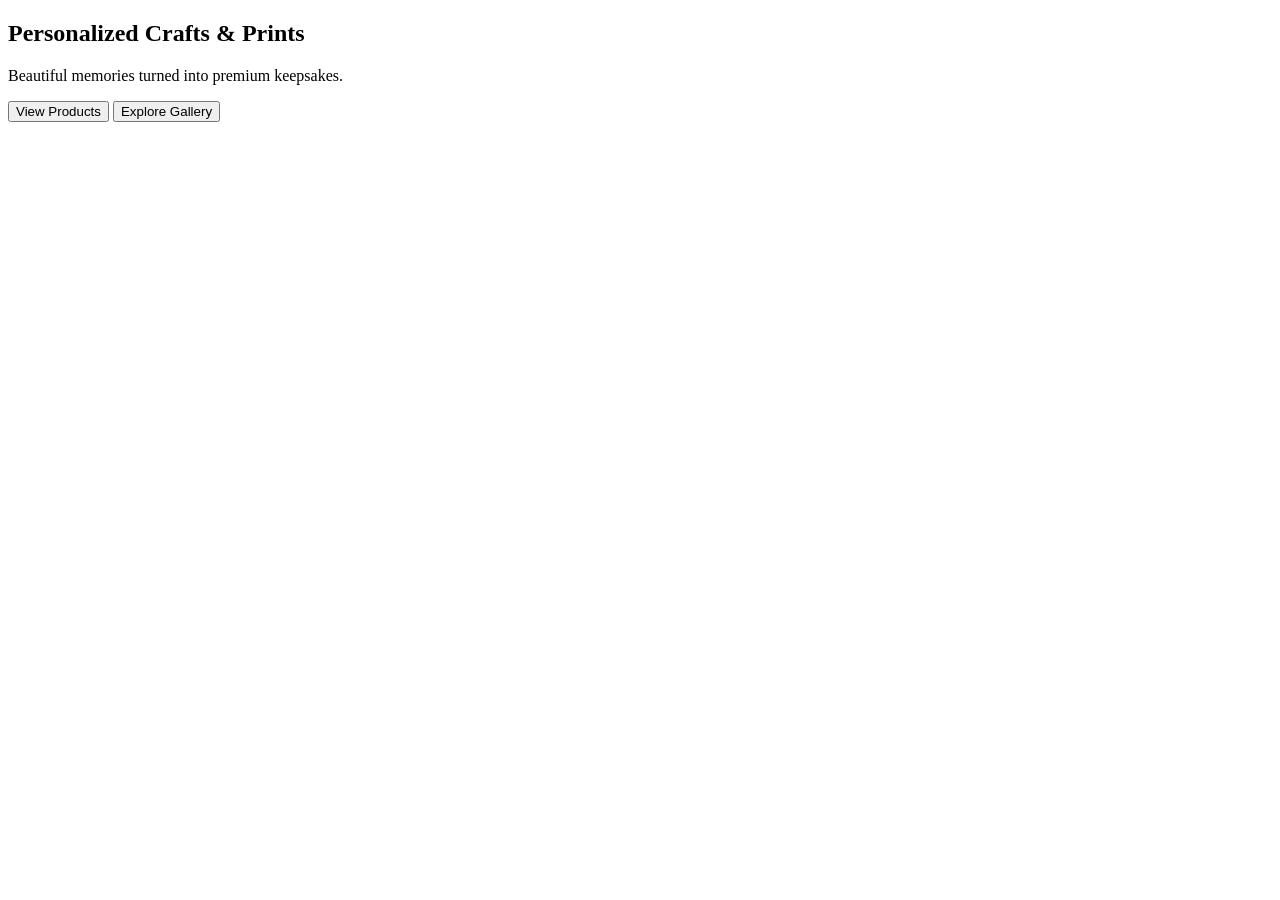
==== index.html @ fb1fb323 "Create index.html" ====
<!DOCTYPE html>
<html lang="en">
<head>
  <meta charset="UTF-8" />
  <meta name="viewport" content="width=device-width, initial-scale=1.0"/>
  <title>Andrea Crafts & Prints</title>

  <link rel="stylesheet" href="style.css">
</head>
<body>

  <section class="hero">
    <h1>Personalized Crafts & Prints</h1>

    <p>
      Beautiful memories turned into premium keepsakes.
    </p>

    <div class="buttons">
      <button>View Products</button>
      <button class="outline">Explore Gallery</button>
    </div>
  </section>

</body>
</html>
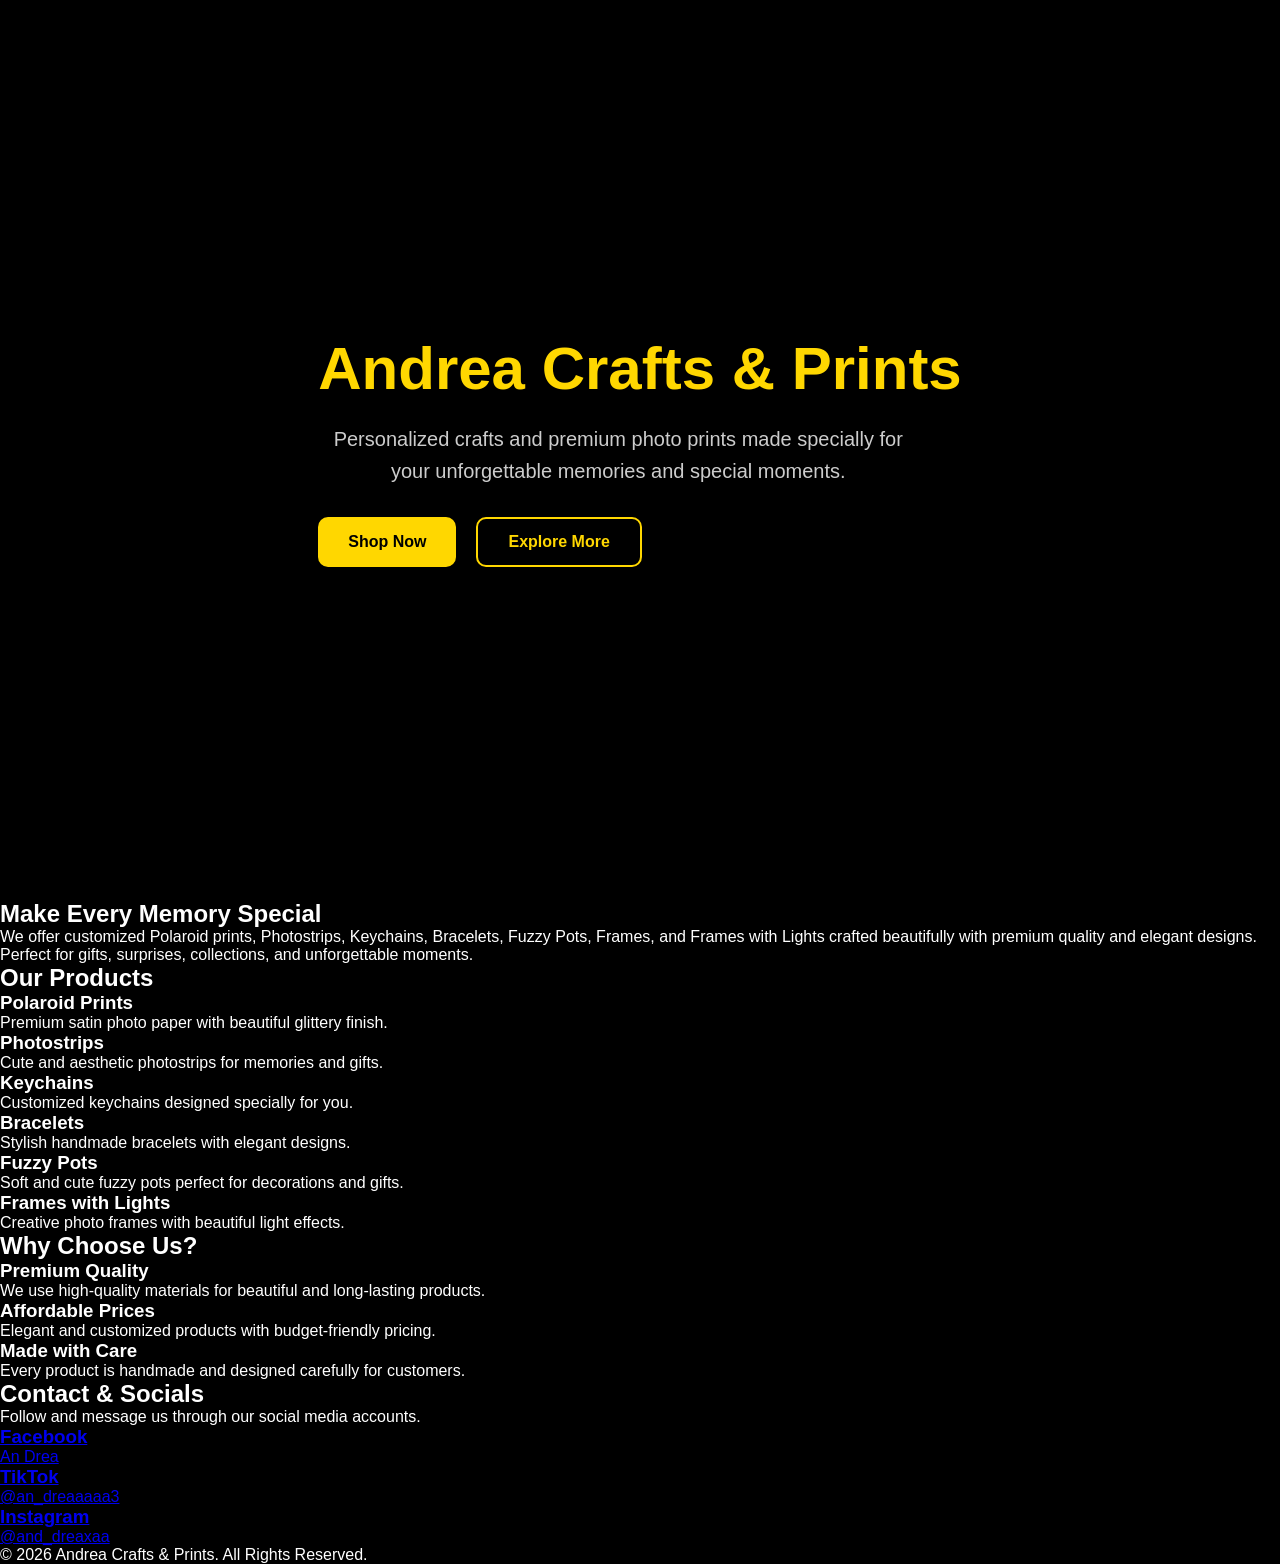
==== commit 5ea7675f: "Update index.html" ====
--- a/index.html
+++ b/index.html
@@ -1,26 +1,199 @@
 <!DOCTYPE html>
 <html lang="en">
 <head>
-  <meta charset="UTF-8" />
-  <meta name="viewport" content="width=device-width, initial-scale=1.0"/>
+  <meta charset="UTF-8">
+  <meta name="viewport" content="width=device-width, initial-scale=1.0">
+
   <title>Andrea Crafts & Prints</title>
 
   <link rel="stylesheet" href="style.css">
+
 </head>
+
 <body>
 
+  <!-- HERO -->
+
   <section class="hero">
-    <h1>Personalized Crafts & Prints</h1>
+
+    <div class="hero-content">
+
+      <h1>Andrea Crafts & Prints</h1>
+
+      <p>
+        Personalized crafts and premium photo prints made specially
+        for your unforgettable memories and special moments.
+      </p>
+
+      <div class="buttons">
+
+        <button class="btn">Shop Now</button>
+
+        <button class="btn outline">Explore More</button>
+
+      </div>
+
+    </div>
+
+  </section>
+
+  <!-- PROMO -->
+
+  <section class="promo">
+
+    <h2>Make Every Memory Special</h2>
 
     <p>
-      Beautiful memories turned into premium keepsakes.
+      We offer customized Polaroid prints, Photostrips,
+      Keychains, Bracelets, Fuzzy Pots, Frames,
+      and Frames with Lights crafted beautifully
+      with premium quality and elegant designs.
+      Perfect for gifts, surprises, collections,
+      and unforgettable moments.
     </p>
 
-    <div class="buttons">
-      <button>View Products</button>
-      <button class="outline">Explore Gallery</button>
+  </section>
+
+  <!-- PRODUCTS -->
+
+  <section class="products">
+
+    <h2>Our Products</h2>
+
+    <div class="product-list">
+
+      <div class="product-box">
+        <h3>Polaroid Prints</h3>
+        <p>Premium satin photo paper with beautiful glittery finish.</p>
+      </div>
+
+      <div class="product-box">
+        <h3>Photostrips</h3>
+        <p>Cute and aesthetic photostrips for memories and gifts.</p>
+      </div>
+
+      <div class="product-box">
+        <h3>Keychains</h3>
+        <p>Customized keychains designed specially for you.</p>
+      </div>
+
+      <div class="product-box">
+        <h3>Bracelets</h3>
+        <p>Stylish handmade bracelets with elegant designs.</p>
+      </div>
+
+      <div class="product-box">
+        <h3>Fuzzy Pots</h3>
+        <p>Soft and cute fuzzy pots perfect for decorations and gifts.</p>
+      </div>
+
+      <div class="product-box">
+        <h3>Frames with Lights</h3>
+        <p>Creative photo frames with beautiful light effects.</p>
+      </div>
+
     </div>
+
   </section>
+
+  <!-- WHY US -->
+
+  <section class="why">
+
+    <h2>Why Choose Us?</h2>
+
+    <div class="why-container">
+
+      <div class="why-box">
+        <h3>Premium Quality</h3>
+
+        <p>
+          We use high-quality materials for beautiful
+          and long-lasting products.
+        </p>
+      </div>
+
+      <div class="why-box">
+        <h3>Affordable Prices</h3>
+
+        <p>
+          Elegant and customized products with
+          budget-friendly pricing.
+        </p>
+      </div>
+
+      <div class="why-box">
+        <h3>Made with Care</h3>
+
+        <p>
+          Every product is handmade and designed carefully
+          for customers.
+        </p>
+      </div>
+
+    </div>
+
+  </section>
+
+  <!-- CONTACT -->
+
+  <section class="contact">
+
+    <h2>Contact & Socials</h2>
+
+    <p>
+      Follow and message us through our social media accounts.
+    </p>
+
+    <div class="socials">
+
+      <a href="https://www.facebook.com/share/1G3Xhp2qn1/" target="_blank" class="social-link">
+
+        <div class="social-card">
+
+          <h3>Facebook</h3>
+
+          <p>An Drea</p>
+
+        </div>
+
+      </a>
+
+      <a href="https://www.tiktok.com/@an_dreaaaaa3?_r=1&_t=ZS-96dIcTLNtZv" target="_blank" class="social-link">
+
+        <div class="social-card">
+
+          <h3>TikTok</h3>
+
+          <p>@an_dreaaaaa3</p>
+
+        </div>
+
+      </a>
+
+      <a href="https://www.instagram.com/and_dreaxaa?igsh=Ymoya3ltdGN0Z2pp" target="_blank" class="social-link">
+
+        <div class="social-card">
+
+          <h3>Instagram</h3>
+
+          <p>@and_dreaxaa</p>
+
+        </div>
+
+      </a>
+
+    </div>
+
+  </section>
+
+  <!-- FOOTER -->
+
+  <footer>
+
+    © 2026 Andrea Crafts & Prints. All Rights Reserved.
+
+  </footer>
 
 </body>
 </html>
--- a/style.css
+++ b/style.css
@@ -0,0 +1,62 @@
+*{
+  margin:0;
+  padding:0;
+  box-sizing:border-box;
+  font-family:Arial, sans-serif;
+}
+
+body{
+  background:#000;
+  color:white;
+}
+
+.hero{
+  height:100vh;
+  display:flex;
+  flex-direction:column;
+  justify-content:center;
+  align-items:center;
+  text-align:center;
+  padding:20px;
+}
+
+.hero h1{
+  font-size:60px;
+  color:gold;
+  margin-bottom:20px;
+}
+
+.hero p{
+  font-size:20px;
+  color:#ccc;
+  max-width:600px;
+  line-height:1.6;
+}
+
+.buttons{
+  margin-top:30px;
+  display:flex;
+  gap:20px;
+}
+
+button{
+  padding:14px 30px;
+  border:none;
+  border-radius:10px;
+  background:gold;
+  color:black;
+  font-size:16px;
+  font-weight:bold;
+  cursor:pointer;
+  transition:0.3s;
+}
+
+button:hover{
+  transform:scale(1.05);
+}
+
+.outline{
+  background:transparent;
+  border:2px solid gold;
+  color:gold;
+}
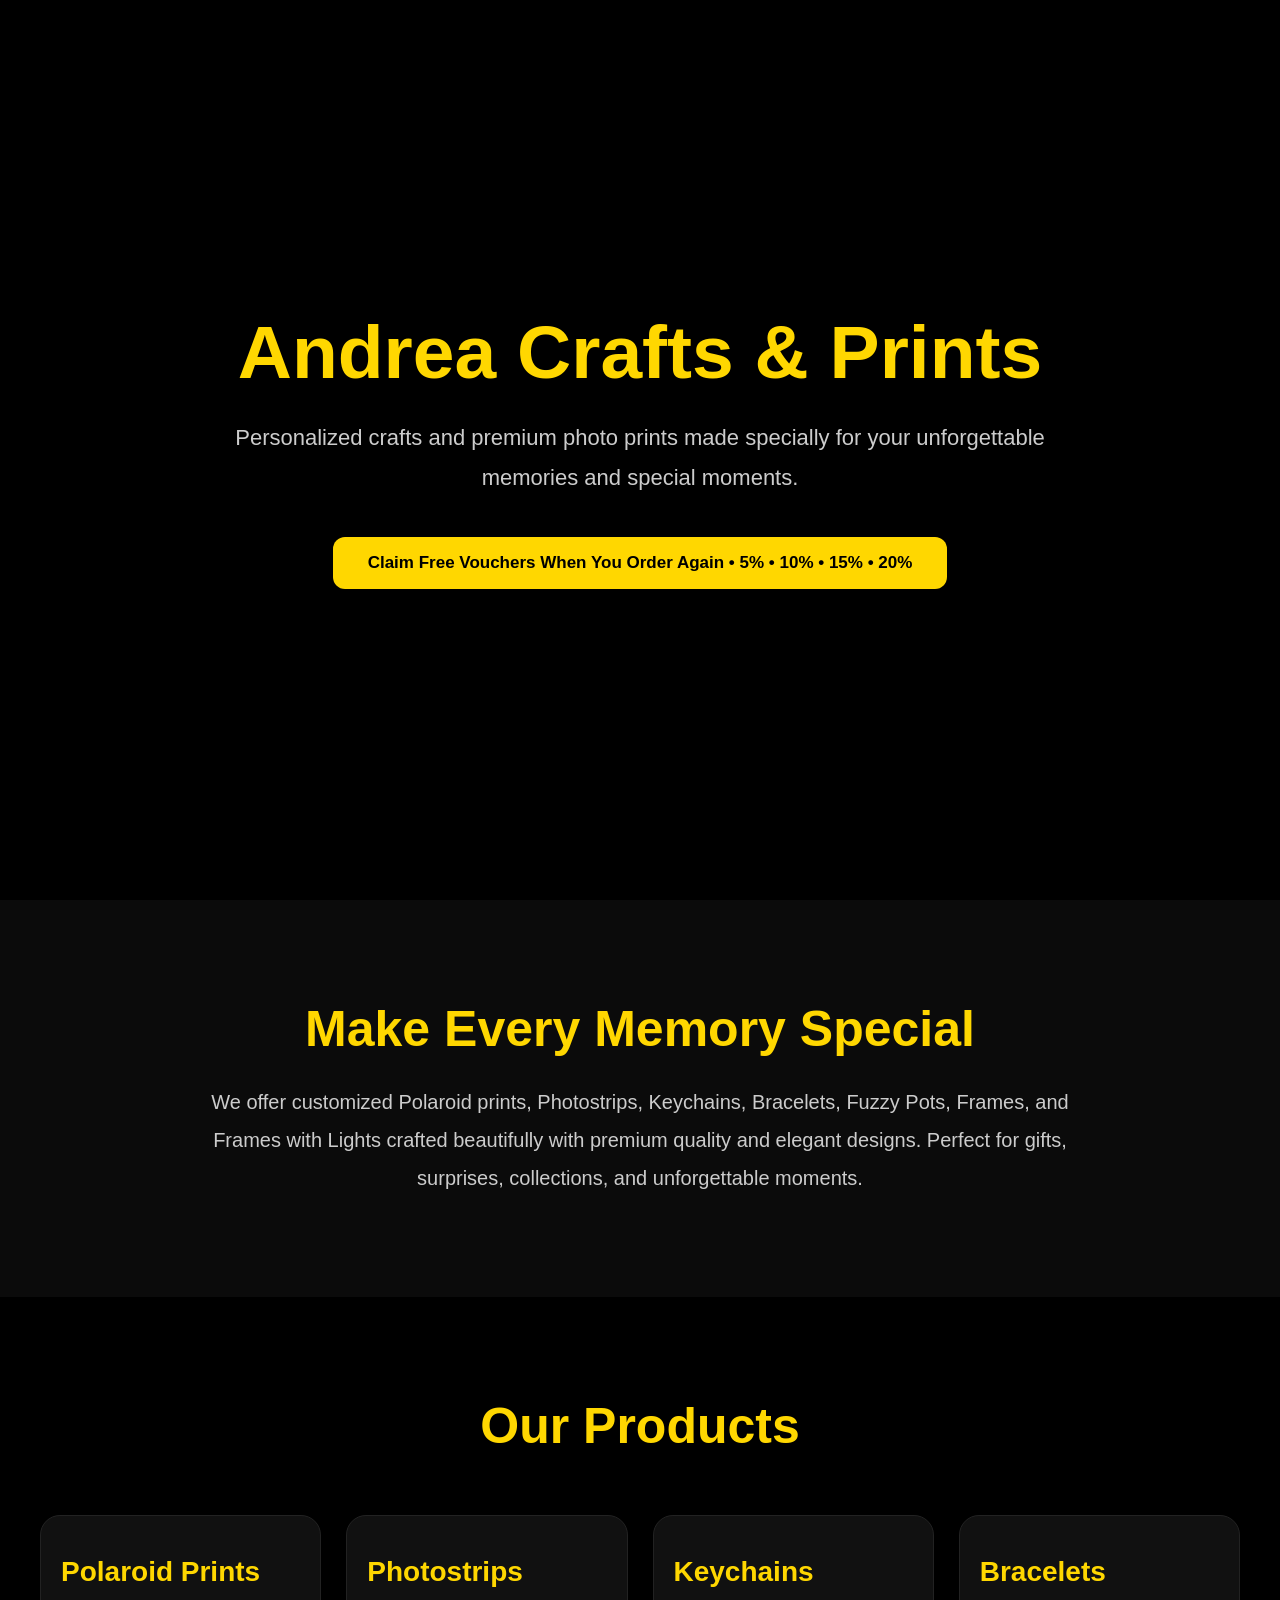
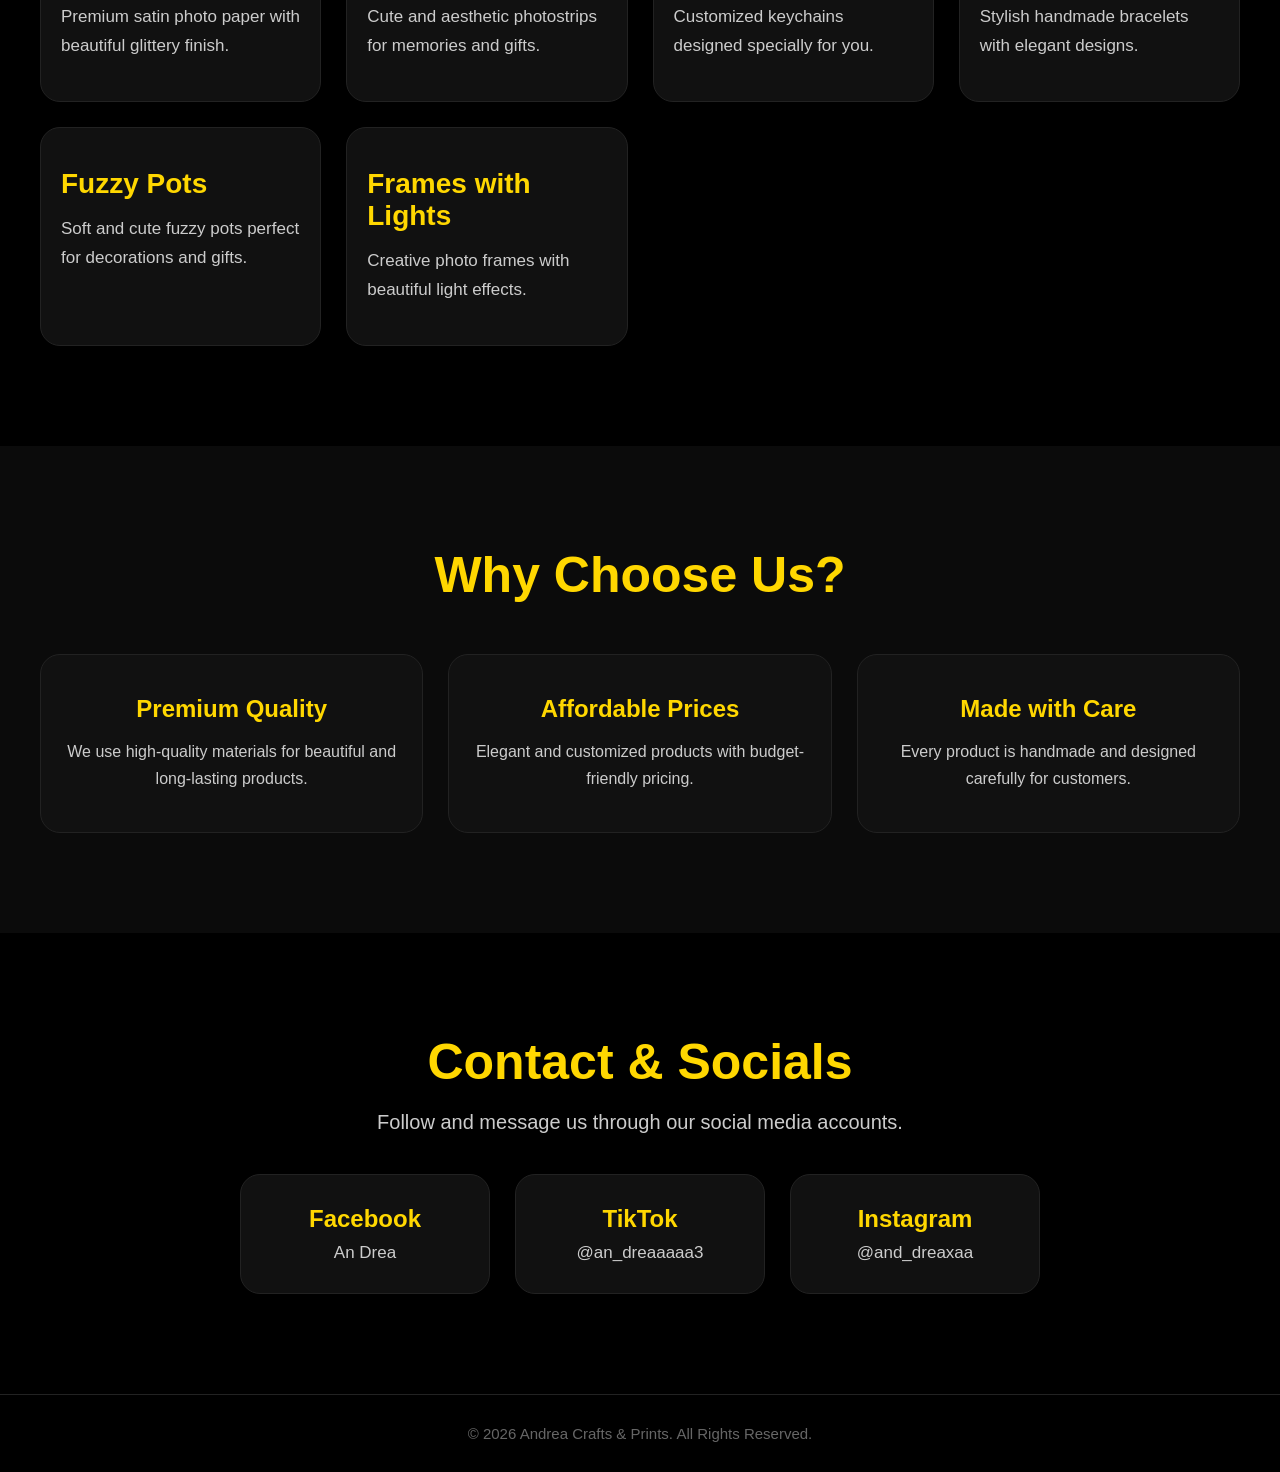
==== commit d630c837: "Update index.html" ====
--- a/index.html
+++ b/index.html
@@ -25,14 +25,13 @@
         for your unforgettable memories and special moments.
       </p>
 
-      <div class="buttons">
+<div class="buttons">
 
-        <button class="btn">Shop Now</button>
+  <button class="btn">
+    Claim Free Vouchers When You Order Again • 5% • 10% • 15% • 20%
+  </button>
 
-        <button class="btn outline">Explore More</button>
-
-      </div>
-
+</div>
     </div>
 
   </section>
--- a/style.css
+++ b/style.css
@@ -6,52 +6,67 @@
 }
 
 body{
-  background:#000;
+  background:black;
   color:white;
-}
+  overflow-x:hidden;
+}
+
+html{
+  scroll-behavior:smooth;
+}
+
+/* HERO */
 
 .hero{
-  height:100vh;
+  min-height:100vh;
   display:flex;
-  flex-direction:column;
   justify-content:center;
   align-items:center;
   text-align:center;
-  padding:20px;
+  padding:40px 20px;
+  background:
+  linear-gradient(rgba(0,0,0,0.7),
+  rgba(0,0,0,0.8));
+}
+
+.hero-content{
+  max-width:900px;
 }
 
 .hero h1{
-  font-size:60px;
-  color:gold;
-  margin-bottom:20px;
+  font-size:75px;
+  color:gold;
+  margin-bottom:25px;
+  line-height:1.1;
 }
 
 .hero p{
-  font-size:20px;
-  color:#ccc;
-  max-width:600px;
-  line-height:1.6;
+  font-size:22px;
+  color:#cccccc;
+  line-height:1.8;
+  margin-bottom:40px;
 }
 
 .buttons{
-  margin-top:30px;
   display:flex;
+  justify-content:center;
   gap:20px;
-}
-
-button{
-  padding:14px 30px;
+  flex-wrap:wrap;
+}
+
+.btn{
+  padding:16px 35px;
   border:none;
-  border-radius:10px;
+  border-radius:12px;
   background:gold;
   color:black;
-  font-size:16px;
+  font-size:17px;
   font-weight:bold;
   cursor:pointer;
   transition:0.3s;
 }
 
-button:hover{
+.btn:hover{
   transform:scale(1.05);
 }
 
@@ -60,3 +75,197 @@
   border:2px solid gold;
   color:gold;
 }
+
+/* PROMO */
+
+.promo{
+  padding:100px 20px;
+  text-align:center;
+  background:#0b0b0b;
+}
+
+.promo h2{
+  color:gold;
+  font-size:50px;
+  margin-bottom:25px;
+}
+
+.promo p{
+  max-width:900px;
+  margin:auto;
+  color:#cccccc;
+  font-size:20px;
+  line-height:1.9;
+}
+
+/* PRODUCTS */
+
+.products{
+  padding:100px 20px;
+}
+
+.products h2{
+  text-align:center;
+  color:gold;
+  font-size:50px;
+  margin-bottom:60px;
+}
+
+.product-list{
+  display:grid;
+  grid-template-columns:repeat(auto-fit,minmax(250px,1fr));
+  gap:25px;
+  max-width:1200px;
+  margin:auto;
+}
+
+.product-box{
+  background:#111;
+  border:1px solid #222;
+  border-radius:20px;
+  padding:40px 20px;
+  transition:0.3s;
+}
+
+.product-box:hover{
+  transform:translateY(-10px);
+  border-color:gold;
+  box-shadow:0 0 20px rgba(255,215,0,0.2);
+}
+
+.product-box h3{
+  color:gold;
+  font-size:28px;
+  margin-bottom:15px;
+}
+
+.product-box p{
+  color:#cccccc;
+  line-height:1.7;
+  font-size:17px;
+}
+
+/* WHY US */
+
+.why{
+  padding:100px 20px;
+  background:#0b0b0b;
+  text-align:center;
+}
+
+.why h2{
+  color:gold;
+  font-size:50px;
+  margin-bottom:50px;
+}
+
+.why-container{
+  display:grid;
+  grid-template-columns:repeat(auto-fit,minmax(250px,1fr));
+  gap:25px;
+  max-width:1200px;
+  margin:auto;
+}
+
+.why-box{
+  background:#111;
+  border-radius:20px;
+  padding:40px 20px;
+  border:1px solid #222;
+}
+
+.why-box h3{
+  color:gold;
+  margin-bottom:15px;
+  font-size:24px;
+}
+
+.why-box p{
+  color:#cccccc;
+  line-height:1.7;
+}
+
+/* CONTACT */
+
+.contact{
+  padding:100px 20px;
+  text-align:center;
+}
+
+.contact h2{
+  color:gold;
+  font-size:50px;
+  margin-bottom:20px;
+}
+
+.contact p{
+  color:#cccccc;
+  font-size:20px;
+  margin-bottom:40px;
+}
+
+.socials{
+  display:flex;
+  justify-content:center;
+  flex-wrap:wrap;
+  gap:25px;
+}
+
+.social-link{
+  text-decoration:none;
+}
+
+.social-card{
+  background:#111;
+  border:1px solid #222;
+  border-radius:20px;
+  padding:30px;
+  width:250px;
+  transition:0.3s;
+}
+
+.social-card:hover{
+  border-color:gold;
+  transform:translateY(-5px);
+}
+
+.social-card h3{
+  color:gold;
+  margin-bottom:10px;
+  font-size:24px;
+}
+
+.social-card p{
+  margin:0;
+  color:#cccccc;
+  font-size:17px;
+}
+
+footer{
+  padding:30px;
+  text-align:center;
+  border-top:1px solid #222;
+  color:#666;
+  font-size:15px;
+}
+
+/* MOBILE */
+
+@media(max-width:768px){
+
+  .hero h1{
+    font-size:48px;
+  }
+
+  .hero p{
+    font-size:18px;
+  }
+
+  .promo h2,
+  .products h2,
+  .why h2,
+  .contact h2{
+    font-size:38px;
+  }
+
+}
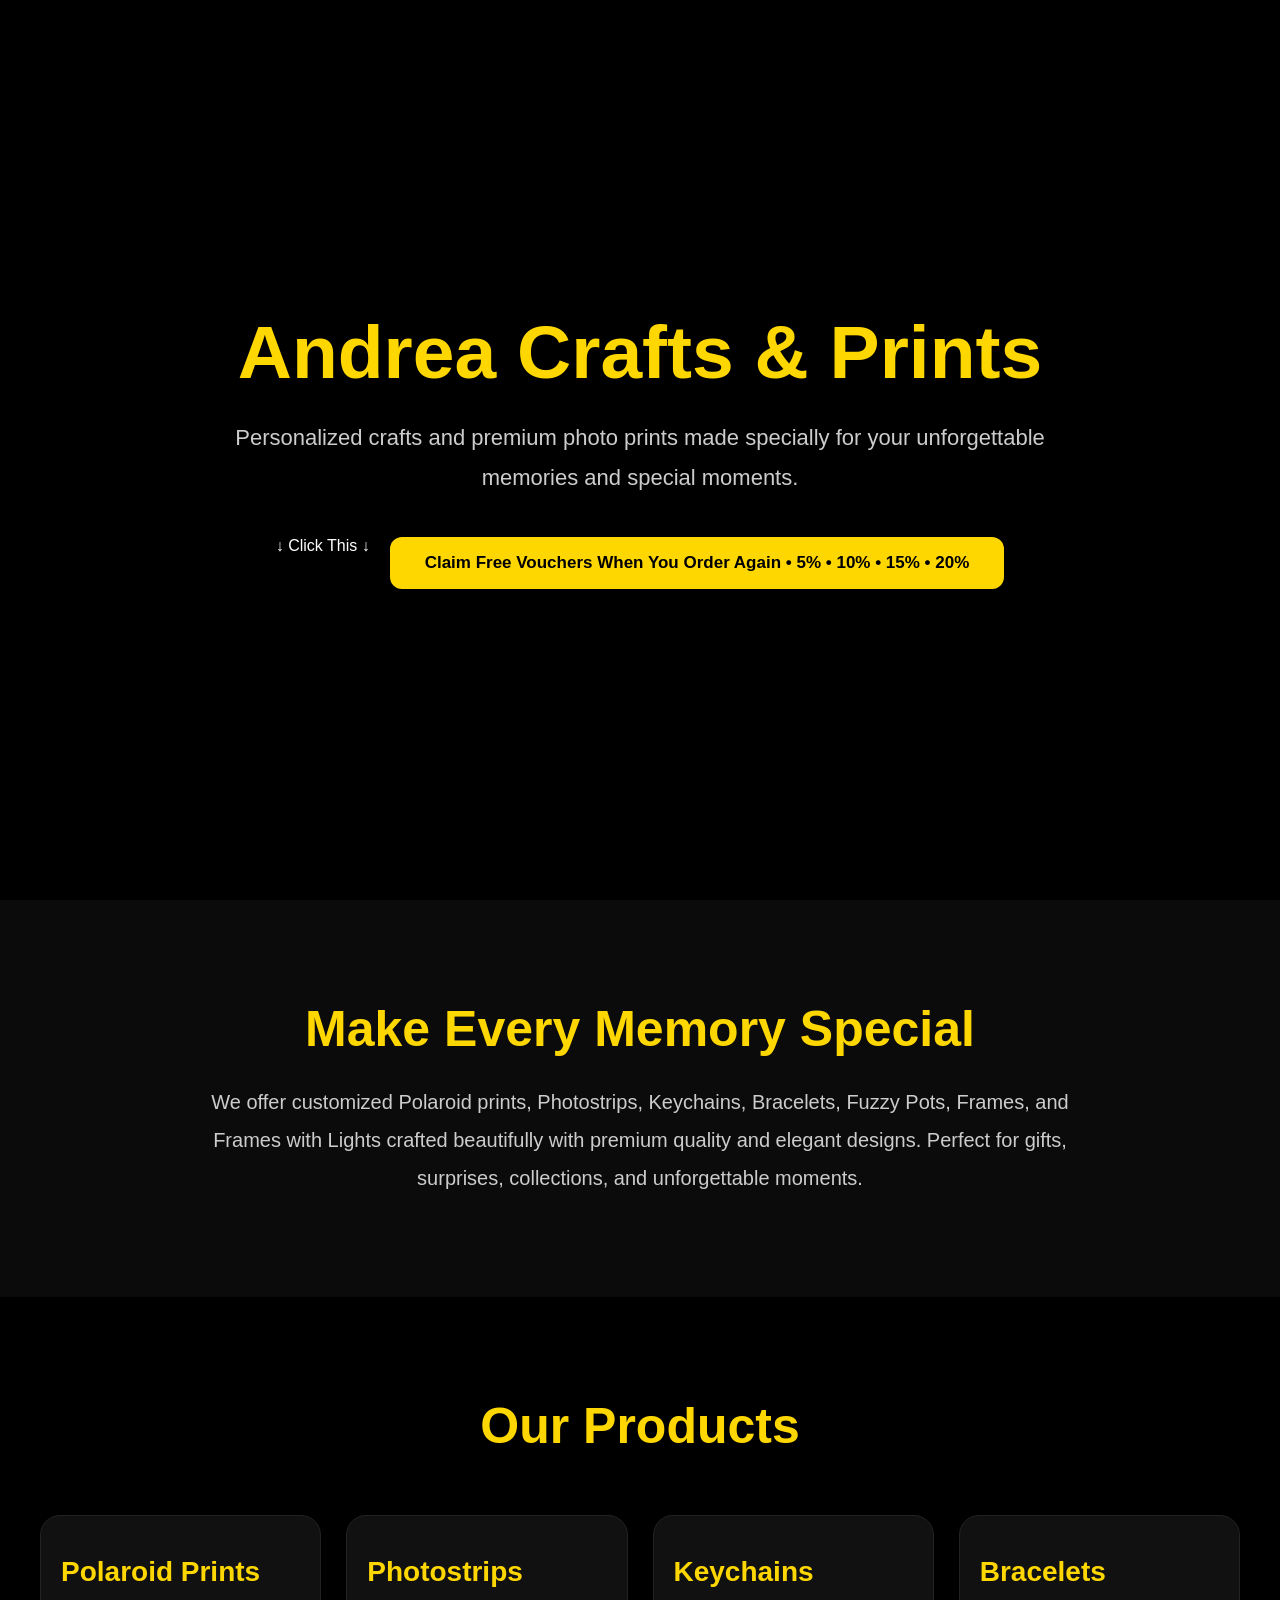
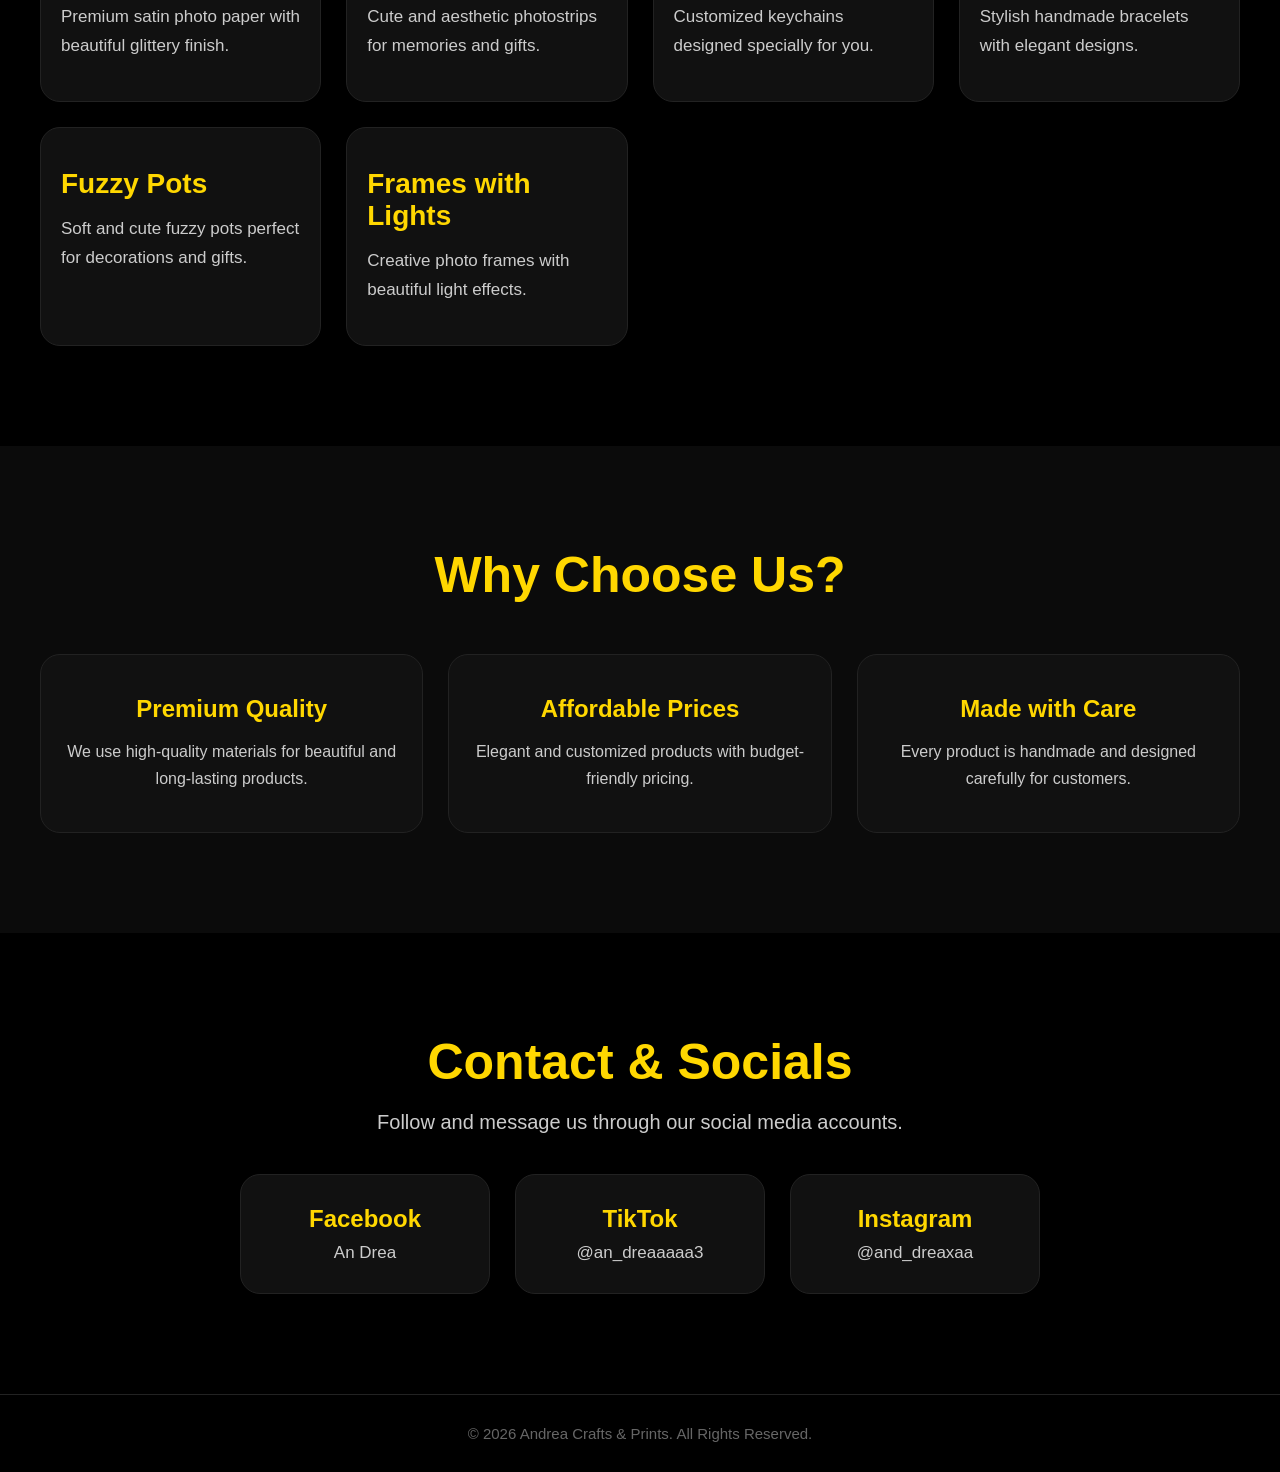
==== commit 0147692f: "Update index.html" ====
--- a/index.html
+++ b/index.html
@@ -26,6 +26,10 @@
       </p>
 
 <div class="buttons">
+
+  <div class="voucher-text">
+    ↓ Click This ↓
+  </div>
 
   <button class="btn">
     Claim Free Vouchers When You Order Again • 5% • 10% • 15% • 20%
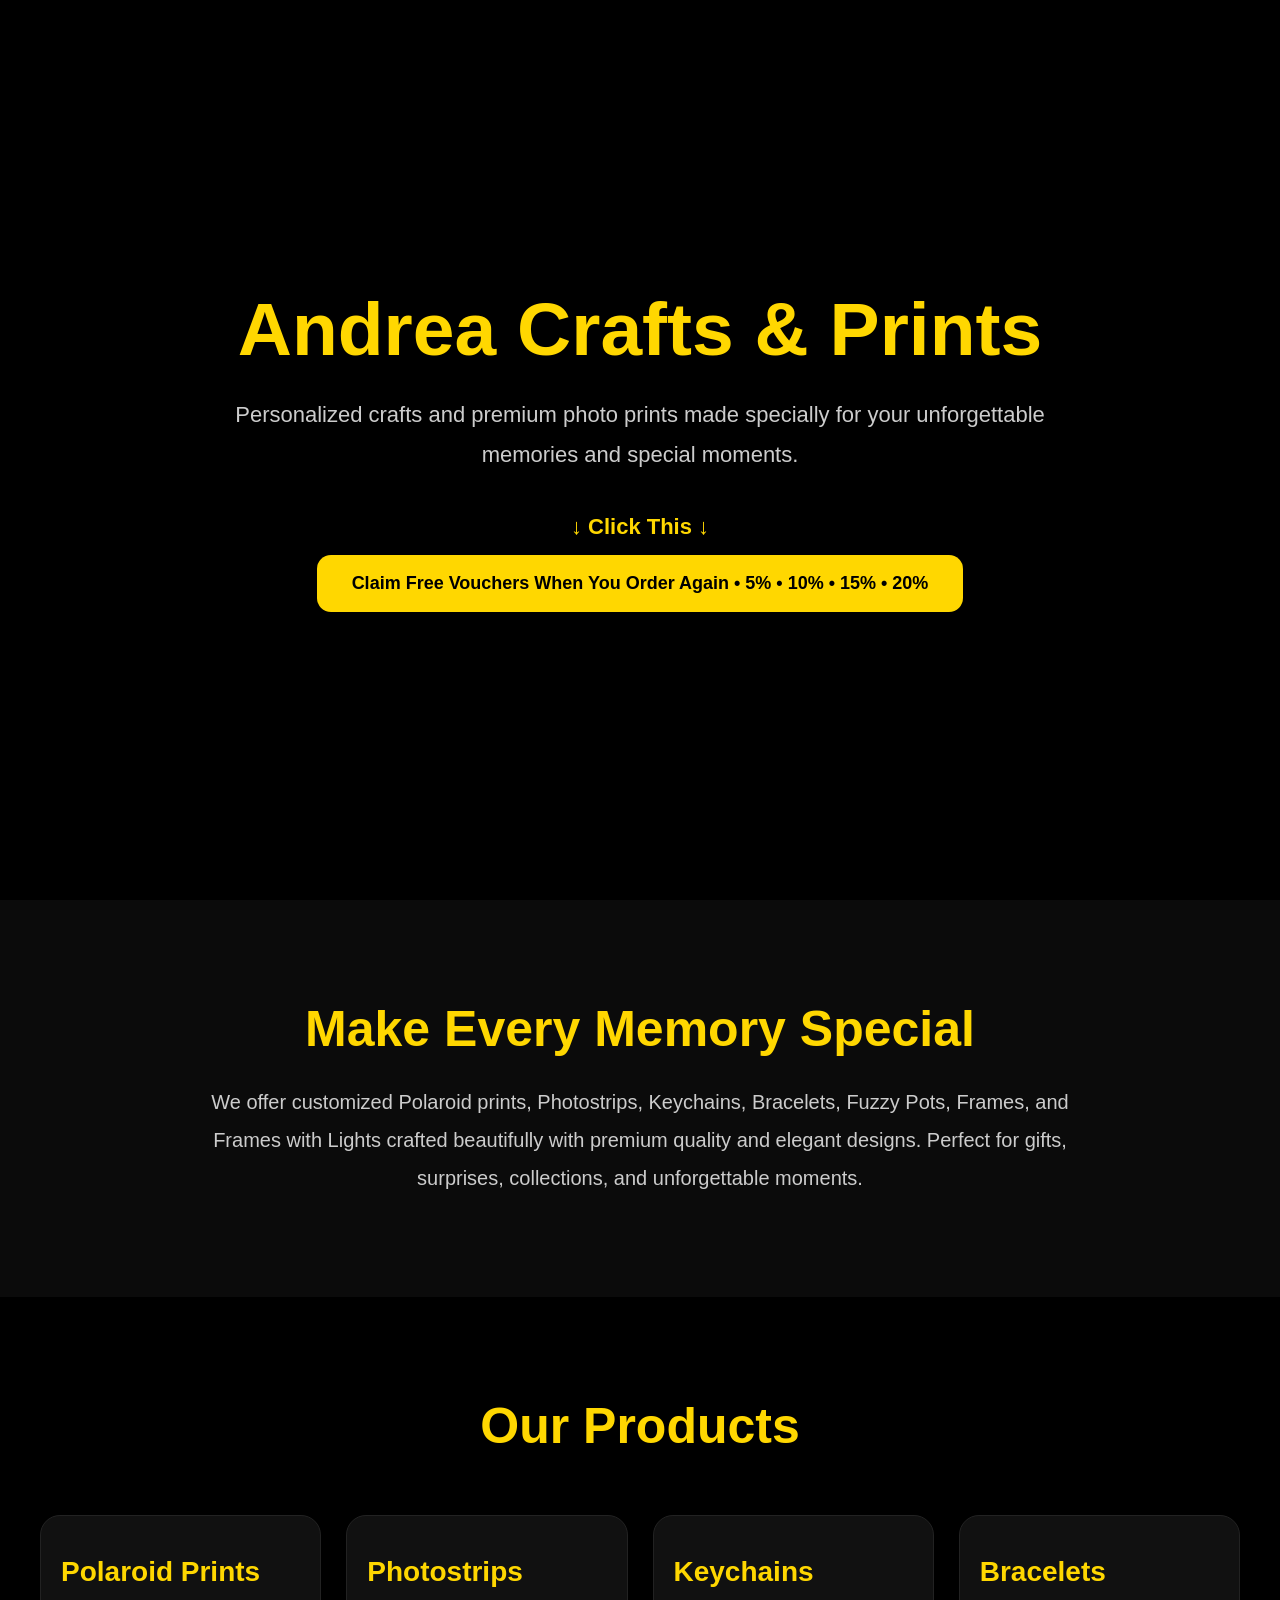
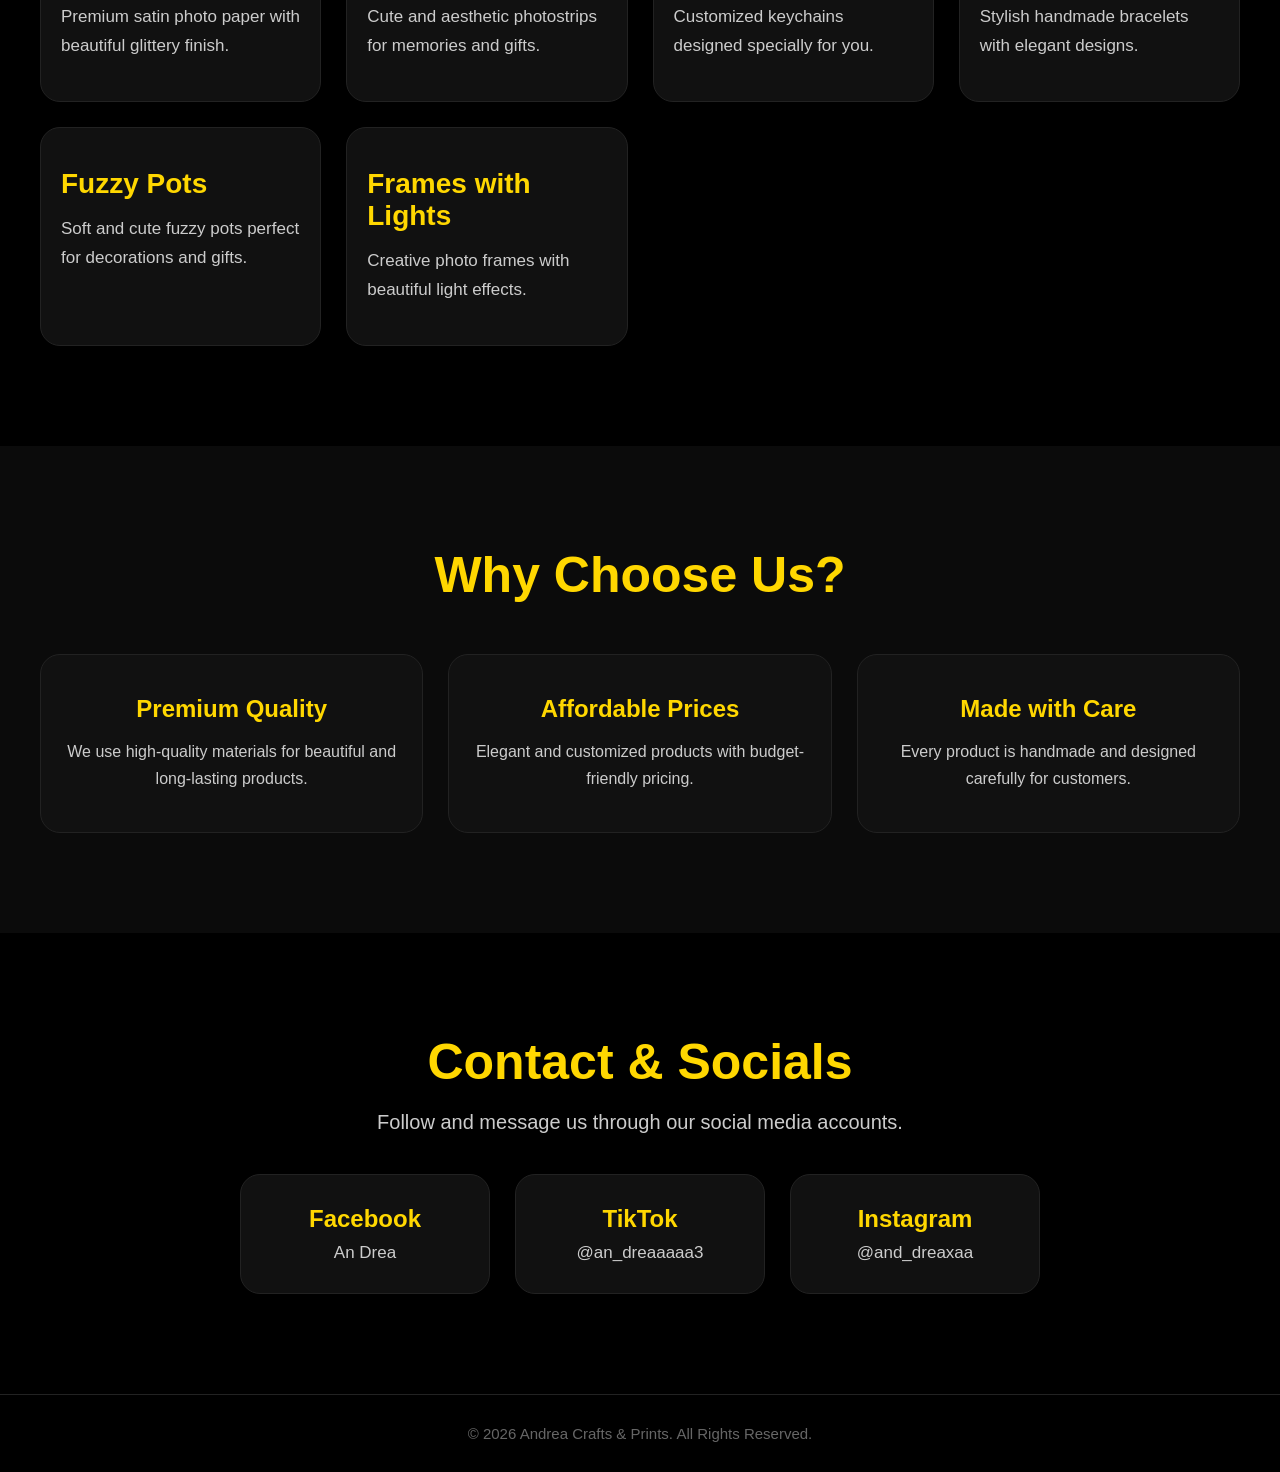
==== commit 8f671b10: "Update index.html" ====
--- a/index.html
+++ b/index.html
@@ -31,9 +31,13 @@
     ↓ Click This ↓
   </div>
 
-  <button class="btn">
-    Claim Free Vouchers When You Order Again • 5% • 10% • 15% • 20%
-  </button>
+  <a href="voucher.html">
+
+    <button class="btn">
+      Claim Free Vouchers When You Order Again • 5% • 10% • 15% • 20%
+    </button>
+
+  </a>
 
 </div>
     </div>
--- a/style.css
+++ b/style.css
@@ -47,20 +47,46 @@
   margin-bottom:40px;
 }
 
+/* BUTTONS */
+
 .buttons{
   display:flex;
+  flex-direction:column;
+  align-items:center;
   justify-content:center;
-  gap:20px;
-  flex-wrap:wrap;
+  gap:15px;
+}
+
+.voucher-text{
+  color:gold;
+  font-size:22px;
+  font-weight:bold;
+  animation:blink 1.5s infinite;
+}
+
+@keyframes blink{
+
+  0%{
+    opacity:1;
+  }
+
+  50%{
+    opacity:0.5;
+  }
+
+  100%{
+    opacity:1;
+  }
+
 }
 
 .btn{
-  padding:16px 35px;
+  padding:18px 35px;
   border:none;
-  border-radius:12px;
+  border-radius:14px;
   background:gold;
   color:black;
-  font-size:17px;
+  font-size:18px;
   font-weight:bold;
   cursor:pointer;
   transition:0.3s;
@@ -68,12 +94,7 @@
 
 .btn:hover{
   transform:scale(1.05);
-}
-
-.outline{
-  background:transparent;
-  border:2px solid gold;
-  color:gold;
+  box-shadow:0 0 20px rgba(255,215,0,0.4);
 }
 
 /* PROMO */
@@ -268,4 +289,13 @@
     font-size:38px;
   }
 
-}
+  .voucher-text{
+    font-size:18px;
+  }
+
+  .btn{
+    font-size:16px;
+    padding:16px 25px;
+  }
+
+}
